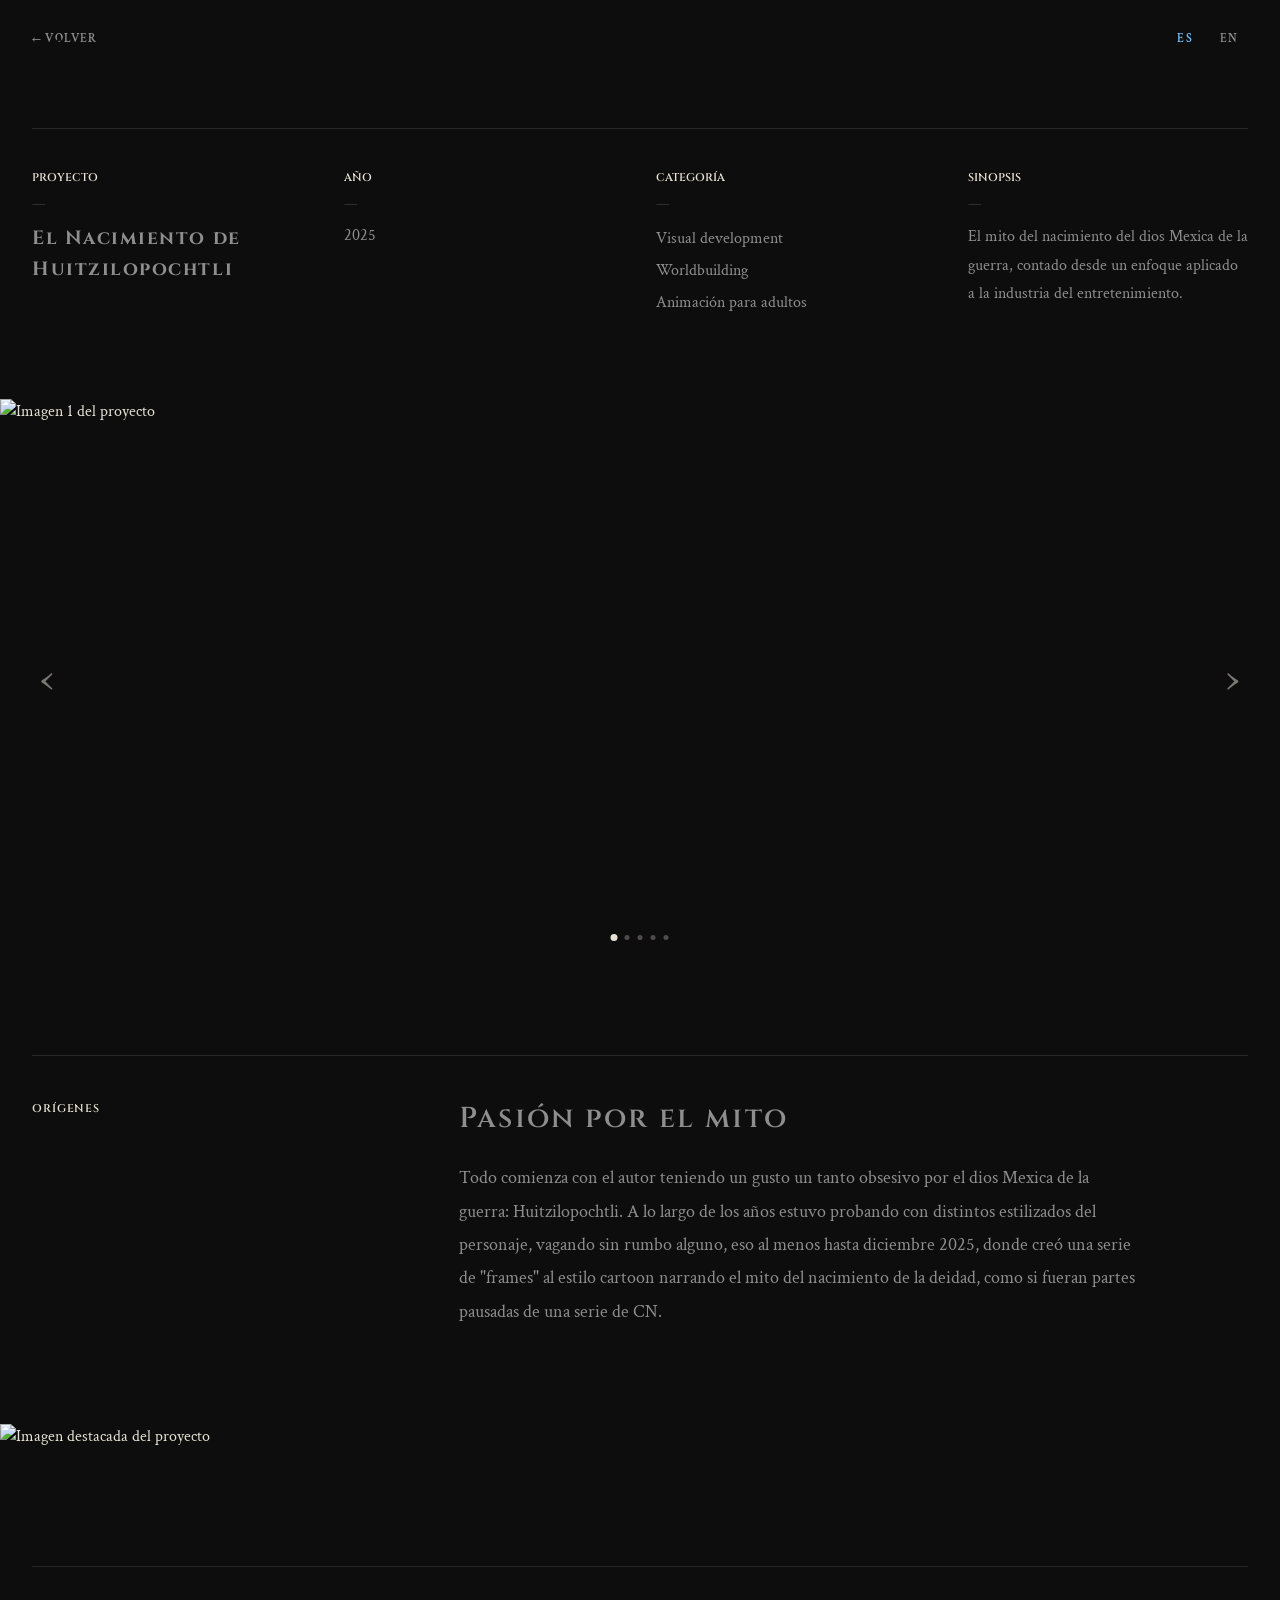
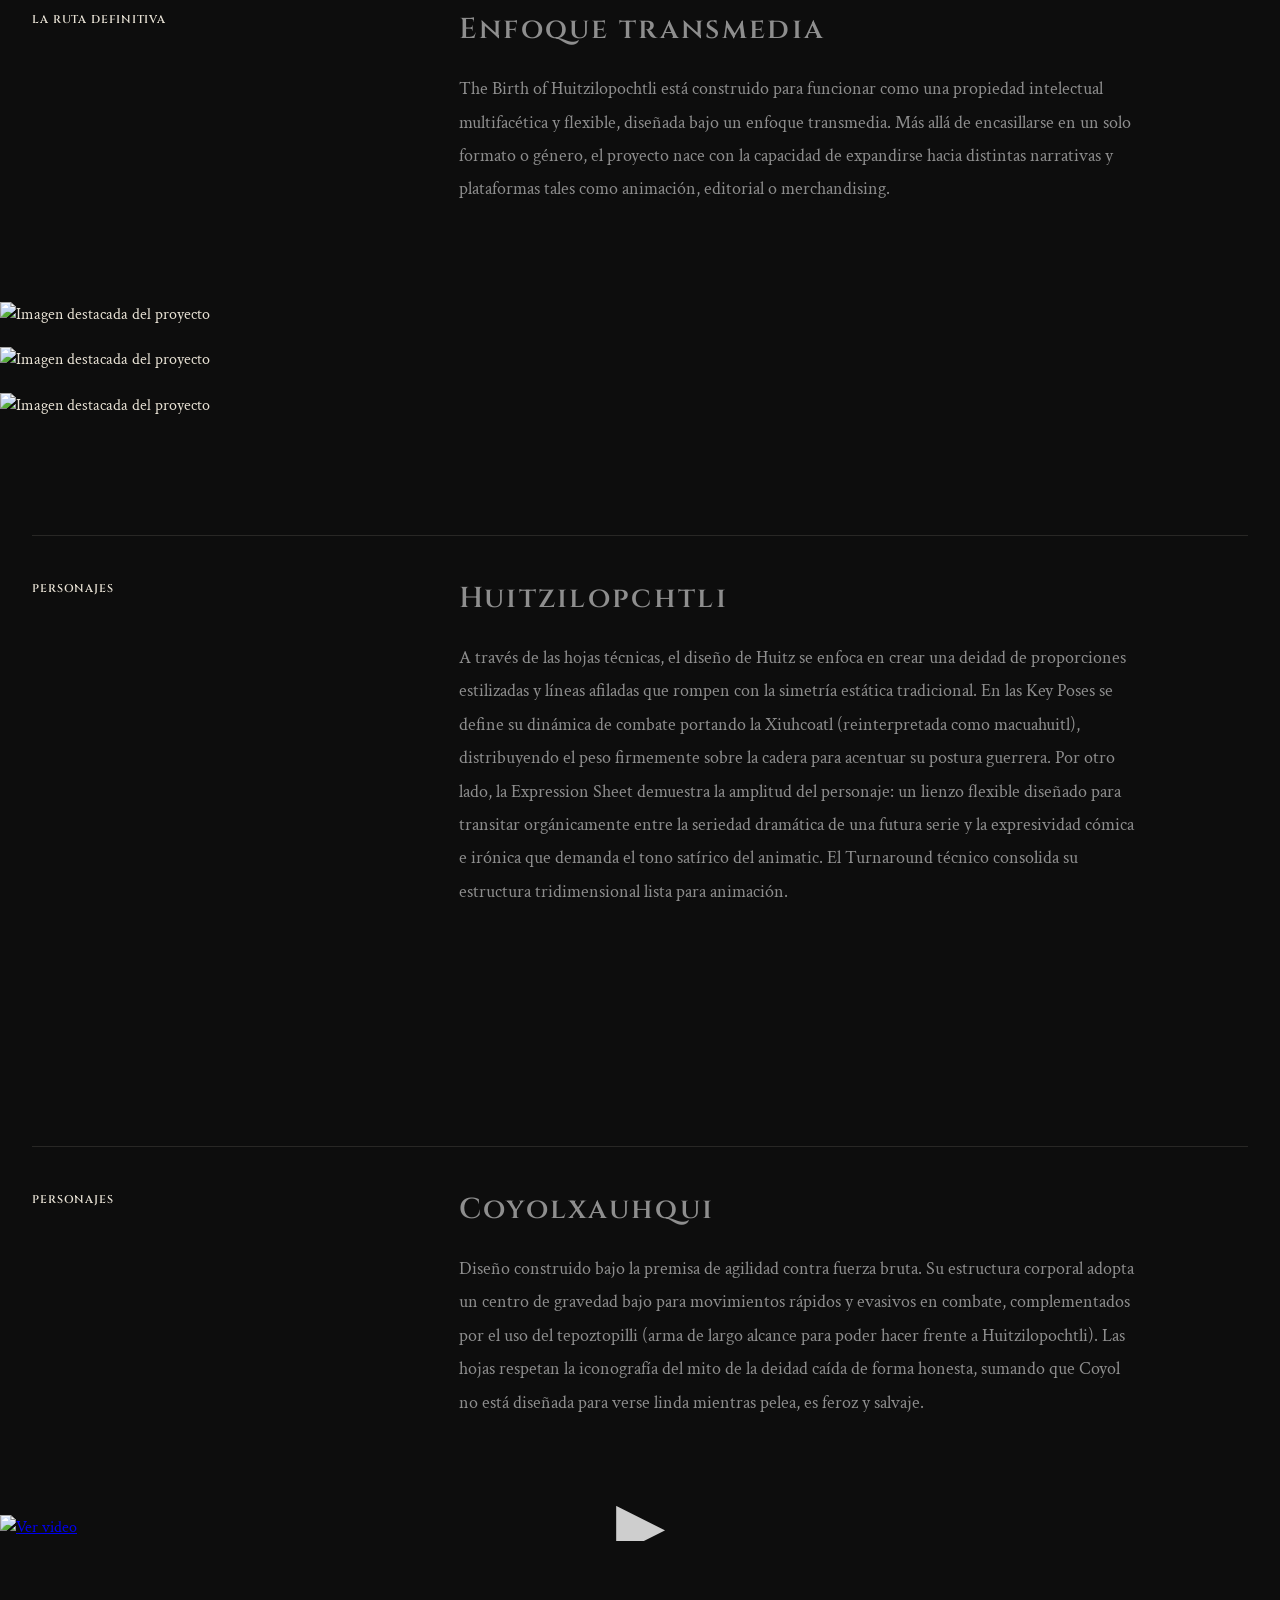
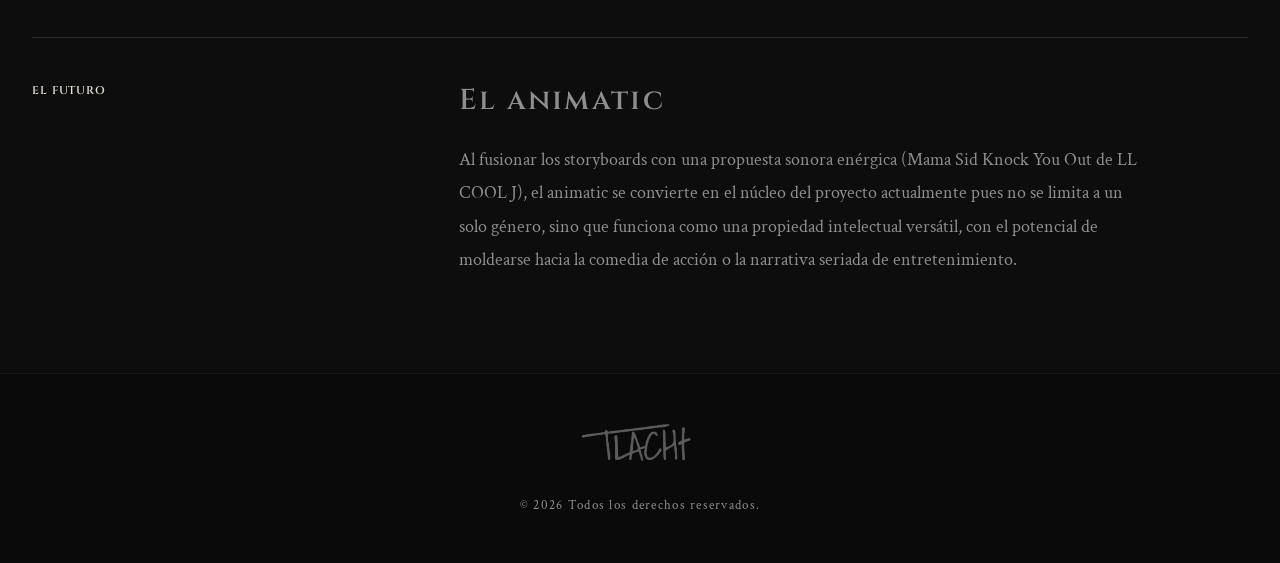
==== tboh.html @ 33f47bb6 "Add files via upload" ====
<!DOCTYPE html>
<html lang="es">
<head>
    <meta charset="UTF-8">
    <meta name="viewport" content="width=device-width, initial-scale=1.0">
    <!-- ════════════════════════════════════════════════
         CAMBIA ESTO: título de la pestaña del navegador
    ════════════════════════════════════════════════ -->
    <title>TLACHT — El Nacimiento de Huitz</title>

    <link rel="preconnect" href="https://fonts.googleapis.com">
    <link rel="preconnect" href="https://fonts.gstatic.com" crossorigin>
    <link href="https://fonts.googleapis.com/css2?family=Cinzel:wght@400;500;600;700;800;900&family=Crimson+Text:ital,wght@0,400;0,600;0,700;1,400;1,600&display=swap" rel="stylesheet">

    <!-- ════════════════════════════════════════════════
         NO CAMBIES: ruta a tu hoja de estilos principal
    ════════════════════════════════════════════════ -->
    <link rel="stylesheet" href="styles.css">
    <link rel="stylesheet" href="tboh.css">

    <base target="_blank">
</head>
<body>

<!-- ============================================================ -->
<!-- HEADER                                 -->
<!-- ============================================================ -->
<header class="header">
    <!-- Botón volver: apunta siempre al index -->
    <a href="index.html" class="back-btn" target="_self" data-es="← Volver" data-en="← Back">← Volver</a>
    <div class="lang-switcher">
        <button class="lang-btn active" data-lang="es">ES</button>
        <button class="lang-btn" data-lang="en">EN</button>
    </div>
</header>


<!-- ============================================================ -->
<!-- BLOQUE 1: METADATA  -->
<!-- ============================================================ -->
<section class="project-meta reveal-up">
    <div class="meta-grid">

        <div class="meta-col">
            <span class="meta-label" data-es="Proyecto" data-en="Project">Proyecto</span>
            <span class="meta-sep">—</span>
            <!-- ↓ CAMBIA ESTO -->
            <span class="meta-value project-meta-title" data-es="El Nacimiento de Huitzilopochtli" data-en="The Birth of Huitzilopochtli">El Nacimiento de Huitzilopochtli</span>
        </div>

        <div class="meta-col">
            <span class="meta-label" data-es="Año" data-en="Year">Año</span>
            <span class="meta-sep">—</span>
            <!-- ↓ CAMBIA ESTO -->
            <span class="meta-value" data-es="2025" data-en="2025">2025</span>
        </div>

        <div class="meta-col">
            <span class="meta-label" data-es="Categoría" data-en="Category">Categoría</span>
            <span class="meta-sep">—</span>
            <!-- ↓ CAMBIA ESTO: una categoría por línea con <br> -->
            <span class="meta-value meta-tags" data-es="Visual Development<br>Worldbuilding<br>Animación para adultos" data-en="Visual Development<br>Worldbuilding<br>Adults animation">
               Visual development<br>Worldbuilding<br>Animación para adultos
            </span>
        </div>

        <div class="meta-col">
            <span class="meta-label" data-es="Sinopsis" data-en="Synopsis">Sinopsis</span>
            <span class="meta-sep">—</span>
            <!-- ↓ CAMBIA ESTO -->
            <span class="meta-value meta-synopsis" data-es="El mito del nacimiento del dios Mexica de la guerra, contado desde un enfoque aplicado a la industria del entretenimiento." data-en="The myth of the birth of the Mexica god of war, told from an approach applied to the entertainment industry.">
                El mito del nacimiento del dios Mexica de la guerra, contado desde un enfoque aplicado a la industria del entretenimiento.            </span>
        </div>

    </div>
</section>


<!-- ============================================================ -->
<!-- BLOQUE 2: CARRUSEL   -->
<!-- ============================================================ -->
<section class="carousel-section reveal-up">
    <div class="carousel" id="projectCarousel">
        <div class="carousel-track" id="carouselTrack">

            <!-- ↓ SLIDE 1 — CAMBIA src -->
            <div class="slide">
                <img src="images/p1/2.png" alt="Imagen 1 del proyecto">
            </div>
            <!-- ↓ SLIDE 2 — CAMBIA src -->
            <div class="slide">
                <img src="images/p1/3.png" alt="Imagen 2 del proyecto">
            </div>
            <!-- ↓ SLIDE 3 — CAMBIA src -->
            <div class="slide">
                <img src="images/p1/5.png" alt="Imagen 3 del proyecto">
            </div>
            <!-- ↓ SLIDE 4 — CAMBIA src -->
            <div class="slide">
                <img src="images/p1/6.png" alt="Imagen 4 del proyecto">
            </div>
            <!-- ↓ SLIDE 5 — CAMBIA src -->
            <div class="slide">
                <img src="images/p1/7.png" alt="Imagen 5 del proyecto">
            </div>
            <!-- Para añadir más slides, copia y pega el bloque de arriba -->

        </div>

        <!-- Botones de flecha — personaliza el aspecto en project.css -->
        <button class="carousel-btn carousel-btn-prev" id="prevBtn" aria-label="Anterior">&#8249;</button>
        <button class="carousel-btn carousel-btn-next" id="nextBtn" aria-label="Siguiente">&#8250;</button>

        <!-- Dots de posición -->
        <div class="carousel-dots" id="carouselDots"></div>
    </div>
</section>


<section class="text-block reveal-up">
    <div class="text-block-container">

        <!-- ↓ CAMBIA ESTO: proceso / sección -->
        <span class="text-block-label" data-es="Orígenes" data-en="Origins">Orígenes</span>
        <span class="text-block-label-sep">—</span>

        <div class="text-block-body">
            <!-- ↓ CAMBIA ESTO: subtítulo destacado -->
            <h2 class="text-block-subtitle" data-es="Pasión por el mito" data-en="Passion for the myth">Pasión por el mito</h2>

            <!-- ↓ CAMBIA ESTO: párrafo descriptivo -->
            <p class="text-block-paragraph"
               data-es="Todo comienza con el autor teniendo un gusto un tanto obsesivo por el dios Mexica de la guerra: Huitzilopochtli. A lo largo de los años estuvo probando con distintos estilizados del personaje, vagando sin rumbo alguno, eso al menos hasta diciembre 2025, donde creó una serie de frames al estilo cartoon narrando el mito del nacimiento de la deidad, como si fueran partes pausadas de una serie de CN."
               data-en="It all began with the author having a somewhat obsessive fascination with the Aztec god of war, Huitzilopochtli. Over the years, he experimented with different stylized versions of the character, wandering aimlessly, at least until December 2025, when he created a series of cartoon-style frames narrating the myth of the god's birth, as if they were paused segments from a Cartoon Network show.">
                Todo comienza con el autor teniendo un gusto un tanto obsesivo por el dios Mexica de la guerra: Huitzilopochtli. A lo largo de los años estuvo probando con distintos estilizados del personaje, vagando sin rumbo alguno, eso al menos hasta diciembre 2025, donde creó una serie de "frames" al estilo cartoon narrando el mito del nacimiento de la deidad, como si fueran partes pausadas de una serie de CN.
            </p>
        </div>

    </div>
</section>


<section class="feature-image-section reveal-up">
    <!-- ↓ CAMBIA src y alt -->
    <img src="images/p1/vs.jpg" alt="Imagen destacada del proyecto" class="feature-image">
</section>


<section class="text-block reveal-up">
    <div class="text-block-container">

        <!-- ↓ CAMBIA ESTO: proceso / sección -->
        <span class="text-block-label" data-es="La ruta definitiva" data-en="The definitive route">La ruta definitiva</span>
        <span class="text-block-label-sep">—</span>

        <div class="text-block-body">
            <!-- ↓ CAMBIA ESTO: subtítulo destacado -->
            <h2 class="text-block-subtitle" data-es="Enfoque transmedia" data-en="Transmedia approach">Enfoque transmedia</h2>

            <!-- ↓ CAMBIA ESTO: párrafo descriptivo -->
            <p class="text-block-paragraph"
               data-es="The Birth of Huitzilopochtli está construido para funcionar como una propiedad intelectual multifacética y flexible, diseñada bajo un enfoque transmedia. Más allá de encasillarse en un solo formato o género, el proyecto nace con la capacidad de expandirse hacia distintas narrativas y plataformas tales como animación, editorial o merchandising."
               data-en="The Birth of Huitzilopochtli is designed to function as a multifaceted and flexible intellectual property, conceived with a transmedia approach. Rather than being confined to a single format or genre, the project is born with the capacity to expand into different narratives and platforms such as animation, publishing, or merchandising.">
               The Birth of Huitzilopochtli está construido para funcionar como una propiedad intelectual multifacética y flexible, diseñada bajo un enfoque transmedia. Más allá de encasillarse en un solo formato o género, el proyecto nace con la capacidad de expandirse hacia distintas narrativas y plataformas tales como animación, editorial o merchandising.
            </p>
        </div>

    </div>
</section>


<section class="feature-image-section reveal-up">
    <!-- ↓ CAMBIA src y alt -->
    <img src="images/p1/s1.jpg" alt="Imagen destacada del proyecto" class="feature-image2">
</section>

<section class="feature-image-section reveal-up">
    <!-- ↓ CAMBIA src y alt -->
    <img src="images/p1/s2.jpg" alt="Imagen destacada del proyecto" class="feature-image2">
</section>

<section class="feature-image-section reveal-up">
    <!-- ↓ CAMBIA src y alt -->
    <img src="images/p1/s3.jpg" alt="Imagen destacada del proyecto" class="feature-image2">
</section>

<section class="text-block reveal-up">
    <div class="text-block-container">

        <!-- ↓ CAMBIA ESTO: proceso / sección -->
        <span class="text-block-label" data-es="Personajes" data-en="Characters">Personajes</span>
        <span class="text-block-label-sep">—</span>

        <div class="text-block-body">
            <!-- ↓ CAMBIA ESTO: subtítulo destacado -->
            <h2 class="text-block-subtitle" data-es="Huitzilopochtli" data-en="Huitzilopochtli">Huitzilopchtli</h2>

            <!-- ↓ CAMBIA ESTO: párrafo descriptivo -->
            <p class="text-block-paragraph"
               data-es="A través de las hojas técnicas, el diseño de Huitz se enfoca en crear una deidad de proporciones estilizadas y líneas afiladas que rompen con la simetría estática tradicional. En las Key Poses se define su dinámica de combate portando la Xiuhcoatl (reinterpretada como macuahuitl), distribuyendo el peso firmemente sobre la cadera para acentuar su postura guerrera. Por otro lado, la Expression Sheet demuestra la amplitud del personaje: un lienzo flexible diseñado para transitar orgánicamente entre la seriedad dramática de una futura serie y la expresividad cómica e irónica que demanda el tono satírico del animatic. El turnaround técnico consolida su estructura tridimensional lista para animación."
               data-en="Through the technical sheets, Huitz's design focuses on creating a deity with stylized proportions and sharp lines that break with traditional static symmetry. The key poses define its combat dynamics, wielding the Xiuhcoatl (reinterpreted as a macuahuitl), distributing the weight firmly over the hips to accentuate its warrior stance. On the other hand, the expression sheet demonstrates the character's breadth: a flexible canvas designed to organically transition between the dramatic seriousness of a future series and the comedic and ironic expressiveness demanded by the animatic's satirical tone. The technical turnaround solidifies its three-dimensional structure, ready for animation.">
                A través de las hojas técnicas, el diseño de Huitz se enfoca en crear una deidad de proporciones estilizadas y líneas afiladas que rompen con la simetría estática tradicional. En las Key Poses se define su dinámica de combate portando la Xiuhcoatl (reinterpretada como macuahuitl), distribuyendo el peso firmemente sobre la cadera para acentuar su postura guerrera. Por otro lado, la Expression Sheet demuestra la amplitud del personaje: un lienzo flexible diseñado para transitar orgánicamente entre la seriedad dramática de una futura serie y la expresividad cómica e irónica que demanda el tono satírico del animatic. El Turnaround técnico consolida su estructura tridimensional lista para animación.
            </p>
        </div>

    </div>
</section>

<section class="feature-image-section reveal-up">
    <!-- ↓ CAMBIA src y alt -->
    <img src="images/p1/s4.jpg" alt="Imagen destacada del proyecto" class="feature-image2">
</section>

<section class="text-block reveal-up">
    <div class="text-block-container">

        <!-- ↓ CAMBIA ESTO: proceso / sección -->
        <span class="text-block-label" data-es="Personajes" data-en="Characters">Personajes</span>
        <span class="text-block-label-sep">—</span>

        <div class="text-block-body">
            <!-- ↓ CAMBIA ESTO: subtítulo destacado -->
            <h2 class="text-block-subtitle" data-es="Coyolxauhqui" data-en="Coyolxauhqui">Coyolxauhqui</h2>

            <!-- ↓ CAMBIA ESTO: párrafo descriptivo -->
            <p class="text-block-paragraph"
               data-es="Diseño construido bajo la premisa de agilidad contra fuerza bruta. Su estructura corporal adopta un centro de gravedad bajo para movimientos rápidos y evasivos en combate, complementados por el uso del tepoztopilli (arma de largo alcance para poder hacer frente a Huitzilopochtli). Las hojas respetan la iconografía del mito de la deidad caída de forma honesta, sumando que Coyol no está diseñada para verse linda mientras pelea, es feroz y salvaje.
            </p>"
               data-en="The design is built on the premise of agility versus brute force. Its body structure adopts a low center of gravity for quick and evasive movements in combat, complemented by the use of the tepoztopilli (a long-range weapon to confront Huitzilopochtli). The blades faithfully respect the iconography of the fallen deity myth, and Coyol is not designed to look cute while fighting; she is fierce and savage.">
                Diseño construido bajo la premisa de agilidad contra fuerza bruta. Su estructura corporal adopta un centro de gravedad bajo para movimientos rápidos y evasivos en combate, complementados por el uso del tepoztopilli (arma de largo alcance para poder hacer frente a Huitzilopochtli). Las hojas respetan la iconografía del mito de la deidad caída de forma honesta, sumando que Coyol no está diseñada para verse linda mientras pelea, es feroz y salvaje.
            </p>
        </div>

    </div>
</section>


<!-- ============================================================ -->
<!-- BLOQUE 3: VIDEO DE YOUTUBE (ANCHO COMPLETO)                 -->
<!-- ============================================================ -->
<section class="video-section reveal-up">
    <a href="https://youtu.be/xAvmqMiIA_g" target="_blank" class="video-thumb-link">
        <img src="images/p1/m1.png" alt="Ver video" class="video-thumb-img">
        <div class="video-play-btn">&#9654;</div>
    </a>
</section>


<section class="text-block reveal-up">
    <div class="text-block-container">

        <!-- ↓ CAMBIA ESTO: proceso / sección -->
        <span class="text-block-label" data-es="El futuro" data-en="The future">El futuro</span>
        <span class="text-block-label-sep">—</span>

        <div class="text-block-body">
            <!-- ↓ CAMBIA ESTO: subtítulo destacado -->
            <h2 class="text-block-subtitle" data-es="El animatic" data-en="The animatic">El animatic</h2>

            <!-- ↓ CAMBIA ESTO: párrafo descriptivo -->
            <p class="text-block-paragraph"
               data-es="Al fusionar los storyboards con una propuesta sonora enérgica (Mama Sid Knock You Out de LL COOL J), el animatic se convierte en el núcleo del proyecto actualmente pues no se limita a un solo género, sino que funciona como una propiedad intelectual versátil, con el potencial de moldearse hacia la comedia de acción o la narrativa seriada de entretenimiento."
               data-en="By merging storyboards with an energetic sound design (Mama Sid Knock You Out by LL COOL J), the animatic becomes the core of the project now, as it is not limited to a single genre, but functions as a versatile intellectual property, with the potential to be molded into action comedy or serialized entertainment narratives.">
                Al fusionar los storyboards con una propuesta sonora enérgica (Mama Sid Knock You Out de LL COOL J), el animatic se convierte en el núcleo del proyecto actualmente pues no se limita a un solo género, sino que funciona como una propiedad intelectual versátil, con el potencial de moldearse hacia la comedia de acción o la narrativa seriada de entretenimiento.
            </p>
        </div>

    </div>
</section>


<!-- ============================================================ -->
<!-- FOOTER                                   -->
<!-- ============================================================ -->
<footer class="footer">
    <div class="footer-content">
        <div class="footer-logo">
            <img src="images/logo.png" alt="Logo">
        </div>
        <div class="footer-info">
            <p class="footer-text" data-es="© 2026 Todos los derechos reservados." data-en="© 2026 All rights reserved.">
                © 2026 Todos los derechos reservados.
            </p>
        </div>
    </div>
</footer>

<script src="tboh.js"></script>
</body>
</html>
---- styles.css ----
/* ============================================================ */
/* RESET & BASE */
/* ============================================================ */
*, *::before, *::after {
    margin: 0;
    padding: 0;
    box-sizing: border-box;
}

html {
    scroll-behavior: smooth;
    overflow-x: hidden;
}

body {
    font-family: 'Crimson Text', Georgia, serif;
    background-color: #0D0D0D;
    color: #E8E2D5;
    overflow-x: hidden;
    line-height: 1.6;
}

/* ============================================================ */
/* LOADER / PANTALLA DE CARGA */
/* ============================================================ */
.loader {
    position: fixed;
    top: 0;
    left: 0;
    width: 100%;
    height: 100%;
    background: #000000;
    z-index: 9999;
    display: flex;
    align-items: center;
    justify-content: center;
    transition: opacity 0.8s ease, visibility 0.8s ease;
}

.loader.hidden {
    opacity: 0;
    visibility: hidden;
    pointer-events: none;
}

.loader-content {
    display: flex;
    flex-direction: column;
    align-items: center;
    gap: 2rem;
}

.loader-image-wrapper {
    width: 180px;
    height: 180px;
    display: flex;
    align-items: center;
    justify-content: center;
}

.loader-image {
    max-width: 100%;
    max-height: 100%;
    object-fit: contain;
    animation: float 3s ease-in-out infinite;
}

@keyframes float {
    0%, 100% { transform: translateY(0); }
    50% { transform: translateY(-20px); }
}

.loader-counter {
    font-family: 'Cinzel', serif;
    font-size: 1.2rem;
    font-weight: 400;
    color: #E8E2D5;
    letter-spacing: 0.15em;
    opacity: 0.7;
}

/* ============================================================ */
/* HEADER / LANG SWITCHER */
/* ============================================================ */
.header {
    position: fixed;
    top: 0;
    left: 0;
    width: 100%;
    z-index: 1000;
    padding: 1.5rem 2rem;
    display: flex;
    justify-content: flex-end;
    pointer-events: none;
}

.lang-switcher {
    display: flex;
    gap: 0.5rem;
    pointer-events: auto;
}

.lang-btn {
    font-family: 'Crimson Text', serif;
    font-size: 0.75rem;
    font-weight: 600;
    letter-spacing: 0.1em;
    color: #8E8E8E;
    background: transparent;
    border: none;
    cursor: pointer;
    padding: 0.3rem 0.6rem;
    transition: color 0.3s ease;
    text-transform: uppercase;
}

.lang-btn:hover {
    color: #E8E2D5;
}

.lang-btn.active {
    color: #73C2FB;
}

/* ============================================================ */
/* HERO SECTION - PARALLAX MOUSE-BASED (como orkenworld.com) */
/* ============================================================ */
/*
   ESTRUCTURA DEL PARALLAX DEL HERO:

   El contenedor hero tiene position: relative y overflow: hidden.
   Dentro, el parallax-wrap tiene position: absolute cubriendo todo.

   Las 3 capas son del MISMO tamaño (100% x 100%) y usan
   object-fit: cover para mantener proporciones.

   La capa back es el fondo con el personaje completo.
   Las capas mid y front son PNGs con solo partes del personaje
   (brazo, mano) y el resto transparente.

   Al mover el mouse, mid y front se desplazan con CSS transition,
   creando la ilusión de que el brazo se mueve.
*/

.hero {
    position: relative;
    width: 100%;
    height: 100vh;
    min-height: 600px;
    overflow: hidden;
    display: flex;
    align-items: center;
    justify-content: center;
}

/* Wrapper del parallax - cubre todo el hero */
.hero-parallax-wrap {
    position: absolute;
    top: 0;
    left: 0;
    width: 100%;
    height: 100%;
    overflow: hidden;
}

/* Cada capa del parallax */
.hero-layer {
    position: absolute;
    top: 0;
    left: 0;
    width: 100%;
    height: 100%;
    display: flex;
    align-items: center;
    justify-content: center;
}

/* Las imágenes dentro de cada capa: MISMO TAMAÑO */
.hero-layer img {
    width: 100%;
    height: 100%;
    object-fit: cover;
    object-position: center center;
}

/* 
   Z-index stacking:
   - back:    z-index 1 (cuerpo/base - ESTÁTICO)
   - mid:     z-index 2 (antebrazo - se mueve con mouse)
   - front:   z-index 3 (mano/puño - se mueve más con mouse)
*/
.hero-layer-back { z-index: 1; }
.hero-layer-mid { 
    z-index: 2; 
    /* Transición suave para el movimiento del mouse */
    transition: transform 0.15s ease-out;
    pointer-events: none; margin-top: 10px;
}
.hero-layer-front { 
    z-index: 3; 
    /* Transición suave para el movimiento del mouse */
    transition: transform 0.3s ease-out;
    pointer-events: none;
    margin-top: 20px;
}

/* Contenido del hero (logo, tagline, etc.) */
.hero-content {
    position: relative;
    z-index: 10;
    display: flex;
    flex-direction: column;
    align-items: center;
    text-align: center;
    padding: 2rem;
    gap: 1.5rem;
    pointer-events: none;
}

.hero-content > * {
    pointer-events: auto;
}

.hero-logo {
    width: 700px;
    max-width: 80vw;
    margin-bottom: 0rem;
}

.hero-logo img {
    width: 100%;
    height: auto;
    filter: brightness(1.1);
}

.hero-tagline {
    font-family: 'Crimson Text', serif;
    font-size: 2rem;
    font-weight: 400;
    font-style: italic;
    color: #FFFFFF;
    letter-spacing: 0.05em;
    max-width: 500px;
    opacity: 0.9;
    margin-top: 0rem;
}



.hero-cta:hover {
    background: transparent;
    color: #E8E2D5;
}

.scroll-hint {
    position: absolute;
    bottom: 3 rem;
    left: 50%;
    transform: translateX(-50%);
    display: flex;
    flex-direction: column;
    align-items: center;
    gap: 0.5rem;
    opacity: 0.5;
    animation: fadePulse 2s ease-in-out infinite;
    pointer-events: none;
}

.scroll-hint span {
    font-family: 'Crimson Text', serif;
    font-size: 1.20 rem;
    letter-spacing: 0.2em;
    text-transform: lowercase;
    color: #0D0D0D;
}

.scroll-arrow {
    width: 1px;
    height: 30px;
    background: linear-gradient(to bottom, #E8E2D5, transparent);
    animation: scrollBounce 1.5s ease-in-out infinite;
}

@keyframes fadePulse {
    0%, 100% { opacity: 0.3; }
    50% { opacity: 0.7; }
}

@keyframes scrollBounce {
    0%, 100% { transform: translateY(0); opacity: 1; }
    50% { transform: translateY(8px); opacity: 0.5; }
}

/* ============================================================ */
/* PORTFOLIO SECTION */
/* ============================================================ */
.portfolio {
    position: relative;
    width: 100%;
    min-height: 100vh;
    background: #0D0D0D;
    padding: 6rem 2rem 4rem;
    overflow: hidden;
}

.portfolio-header {
    display: flex;
    align-items: baseline;
    justify-content: space-between;
    max-width: 1400px;
    margin: 0 auto 4rem;
    padding: 0 1rem;
}

.portfolio-title {
    font-family: 'Cinzel', serif;
    font-size: clamp(2rem, 5vw, 4rem);
    font-weight: 700;
    letter-spacing: 0.3em;
    color: #E8E2D5;
    text-transform: uppercase;
}

.portfolio-number {
    font-family: 'Cinzel', serif;
    font-size: 1rem;
    font-weight: 400;
    color: #1E3A8A;
    letter-spacing: 0.1em;
}

.portfolio-projects {
    max-width: 1400px;
    margin: 0 auto;
    display: flex;
    flex-direction: column;
    gap: 6rem;
}

.project-card {
    display: grid;
    grid-template-columns: 1fr 1fr;
    gap: 3rem;
    align-items: center;
    opacity: 0;
    transform: translateY(60px);
    transition: opacity 1s ease, transform 1s ease;
}

.project-card.visible {
    opacity: 1;
    transform: translateY(0);
}

.project-card:nth-child(even) {
    direction: rtl;
}

.project-card:nth-child(even) > * {
    direction: ltr;
}

.project-image {
    position: relative;
    overflow: hidden;
    aspect-ratio: 16/10;
    background: #1a1a1a;
}

.project-image img {
    width: 100%;
    height: 100%;
    object-fit: cover;
    transition: transform 0.8s ease;
}

.project-card:hover .project-image img {
    transform: scale(1.05);
}

.project-info {
    padding: 1rem 0;
}

.project-name {
    font-family: 'Cinzel', serif;
    font-size: clamp(1.2rem, 2.5vw, 1.8rem);
    font-weight: 600;
    color: #E8E2D5;
    margin-bottom: 1rem;
    letter-spacing: 0.1em;
}

.project-desc {
    font-family: 'Crimson Text', serif;
    font-size: 1rem;
    color: #8E8E8E;
    max-width: 90%;
}

/* ============================================================ */
/* SECCIÓN 3 - PARALLAX SCROLL CON TEXTO RELLENO */
/* ============================================================ */
/*
   ESTRUCTURA DEL PARALLAX DE LA SECCIÓN 3:

   3 capas del MISMO tamaño (100% x 100%):
   - pt-background:    Fondo oscuro (z-index 1)
   - pt-text-layer:    TEXTO RELLENO azul (z-index 2)
   - pt-foreground:    Imagen con transparencia (z-index 3)

   El texto se mueve con scroll de derecha a izquierda.
   La capa frontal tiene la MISMA escala que el fondo.
*/

.parallax-text-section {
    position: relative;
    width: 100%;
    height: 800px;
    min-height: 600px;
    overflow: hidden;
    background: #0D0D0D;
}

/* Contenedor parallax */
.parallax-text-container {
    position: absolute;
    top: 0;
    left: 0;
    width: 100%;
    height: 100%;
    overflow: hidden;
}

/* Cada capa: MISMO TAMAÑO */
.pt-layer {
    position: absolute;
    top: 0;
    left: 0;
    width: 100%;
    height: 100%;
    display: flex;
    align-items: center;
    justify-content: center;
}

/* Las imágenes de fondo y foreground: MISMO TAMAÑO */
.pt-layer img {
    width: 100%;
    height: 100%;
    object-fit: cover;
    object-position: center center;
}

/* Z-index stacking */
.pt-background { z-index: 1; scale: 1; margin-top: 10px;}
.pt-background img { opacity: 1; scale:1.07; }

.pt-text-layer { 
    z-index: 2; 
    overflow: hidden;
    align-items: center;
    justify-content: flex-start;
}

.pt-foreground { 
    z-index: 3; 
    pointer-events: none;
    scale: 1.05;
    margin-bottom: 0px;
}

/* TEXTO RELLENO (no stroke) */
.scrolling-text {
    display: flex;
    align-items: flex-start;
    white-space: nowrap;
    font-family: 'Crimson Text', serif;
    font-size: clamp(15rem, 10vw, 8rem);
    font-weight: 900;
    letter-spacing: 0 rem;
    color: #FFFFFF;
    opacity: 1;
    will-change: transform;
    /* Empieza visible dentro de la pantalla */
    padding-left: 10vw;
    padding-right: 0vw;
    margin-top: 0px;
    padding-top: 0px;
}

.scroll-text-item {
    display: inline-block;
    margin-right: 3rem;
}

.scroll-text-sep {
    display: inline-block;
    margin-right: 3rem;
    color: #E8E2D5;
    opacity: 0.2;
    font-weight: 400;
}

/* Capa frontal: MISMO TAMAÑO que las demás */
.pt-foreground img {
    width: 100%;
    height: 100%;
    object-fit: cover;
    object-position: center center;
    filter: drop-shadow(0 10px 30px rgba(0,0,0,0.5));
}

/* ============================================================ */
/* ABOUT SECTION */
/* ============================================================ */
.about {
    position: relative;
    width: 100%;
    min-height: 60vh;
    background: #0D0D0D;
    padding: 6rem 2rem;
    display: flex;
    align-items: center;
    justify-content: center;
}

.about-container {
    max-width: 800px;
    text-align: center;
}

.section-title {
    font-family: 'Cinzel', serif;
    font-size: clamp(2.5rem, 6vw, 4.5rem);
    font-weight: 700;
    letter-spacing: 0.3em;
    color: #E8E2D5;
    margin-bottom: 3rem;
    text-transform: uppercase;
    opacity: 0;
    transform: translateY(40px);
    transition: opacity 1s ease, transform 1s ease;
}

.section-title.visible {
    opacity: 1;
    transform: translateY(0);
}

.about-text {
    font-family: 'Crimson Text', serif;
    font-size: 1.15rem;
    line-height: 1.9;
    color: #8E8E8E;
    opacity: 0;
    transform: translateY(30px);
    transition: opacity 1s ease 0.3s, transform 1s ease 0.3s;
}

.about-text.visible {
    opacity: 1;
    transform: translateY(0);
}

/* ============================================================ */
/* CONTACT SECTION */
/* ============================================================ */
.contact {
    position: relative;
    width: 100%;
    min-height: 50vh;
    background: #0D0D0D;
    padding: 4rem 2rem 6rem;
    display: flex;
    align-items: center;
    justify-content: center;
}

.contact-container {
    max-width: 600px;
    text-align: center;
}

.contact-title {
    margin-bottom: 2.5rem;
}

.social-links {
    display: flex;
    justify-content: center;
    gap: 1.5rem;
    margin-bottom: 2rem;
    opacity: 0;
    transform: translateY(20px);
    transition: opacity 0.8s ease 0.2s, transform 0.8s ease 0.2s;
}

.social-links.visible {
    opacity: 1;
    transform: translateY(0);
}

.social-icon {
    width: 24px;
    height: 24px;
    color: #8E8E8E;
    transition: color 0.3s ease, transform 0.3s ease;
}

.social-icon:hover {
    color: #73C2FB;
    transform: translateY(-3px);
}

.social-icon svg {
    width: 100%;
    height: 100%;
}

.contact-email {
    opacity: 0;
    transform: translateY(20px);
    transition: opacity 0.8s ease 0.4s, transform 0.8s ease 0.4s;
    color: #73C2FB;
}

.contact-email.visible {
    opacity: 1;
    transform: translateY(0);
}

.contact-email a {
    font-family: 'Crimson Text', serif;
    font-size: 1rem;
    color: #8E8E8E;
    text-decoration: none;
    letter-spacing: 0.05em;
    transition: color 0.3s ease;
    border-bottom: 1px solid transparent;
    padding-bottom: 2px;
}

.contact-email a:hover {
    color: #1E3A8A;
    border-bottom-color: #1E3A8A;
}

/* ============================================================ */
/* FOOTER */
/* ============================================================ */
.footer {
    width: 100%;
    background: #0a0a0a;
    padding: 3rem 2rem;
    border-top: 1px solid rgba(142, 142, 142, 0.1);
}

.footer-content {
    max-width: 1400px;
    margin: 0 auto;
    display: flex;
    flex-direction: column;
    align-items: center;
    gap: 1.5rem;
}

.footer-logo {
    width: 120px;
    opacity: 0.5;
}

.footer-logo img {
    width: 100%;
    height: auto;
    filter: brightness(0.8);
}

.footer-text {
    font-family: 'Crimson Text', serif;
    font-size: 0.8rem;
    color: #8E8E8E;
    letter-spacing: 0.1em;
}

/* ============================================================ */
/* RESPONSIVE - TABLET */
/* ============================================================ */
@media (max-width: 1024px) {
    .project-card {
        gap: 2rem;
    }

    .hero-logo {
        width: 500px;
    }

    .scrolling-text {
        font-size: clamp(10rem, 8vw, 5rem);
    }

    .parallax-text-section {
    position: relative;
    width: 100%;
    height: 500px;
    min-height: 200px;
}

    .pt-foreground { 
    scale: 1.05;
    }

.pt-layer img { object-position: 1% center; }

/* ============================================================ */
/* RESPONSIVE - MOBILE (PARALLAX DESACTIVADO) */
/* ============================================================ */
@media (max-width: 768px) {
    .header {
        padding: 1rem;
    }

    .lang-btn {
        font-size: 0.7rem;
        padding: 0.2rem 0.5rem;
    }

    .hero {
        min-height: 100svh;
    }

    .hero-logo {
        width: 400px;
    }

    .hero-tagline {
        font-size: 1.3rem;
        padding: 0rem;
    }

    .hero-cta {
        font-size: 0.65rem;
        padding: 0.8rem 1.8rem;
    }

    .scroll-hint {
        bottom: 2rem;
    }

    .scroll-hint span {
        font-size: 0.65rem;
    }

    /* --- DESACTIVAR PARALLAX MOUSE EN MÓVIL --- */
    .hero-parallax-wrap,
    .parallax-text-container {
        height: 100%;
    }

    .hero-layer {
        transform: none !important;
        will-change: auto;
    }

    /* pt-layer NO se desactiva - el parallax de texto funciona en móvil */

    .hero-layer-back,
    .hero-layer-mid,
    .hero-layer-front {
        position: absolute;
        top: 0;
        left: 0;
        width: 100%;
        height: 100%;
    }

    .hero-layer img {
        width: 100%;
        height: 100%;
        object-fit: cover;
        object-position: 20% center;  /* Más a la derecha para mostrar el personaje */
        transform: scale(1.15);        /* Escala anti-corte en móvil */
    }

    .pt-layer img {
        width: 100%;
        height: 100%;
        object-fit: cover;
        object-position: 20% center;}

    .pt-background,
    .pt-text-layer,
    .pt-foreground {
        position: absolute;
        top: 0;
        left: 0;
        width: 100%;
        height: 100%;
    }

    .scrolling-text {
        font-size: clamp(5rem, 10vw, 5rem);
        padding-left: 0;
        padding-right: 0;
        justify-content: center;
        flex-wrap: wrap;
        white-space: normal;
        text-align: center;
        /* transform: none !important;  ← ELIMINADO - el parallax de texto funciona en móvil */
    }

    .scroll-text-item {
        margin-right: 0.8rem;
    }

    .scroll-text-sep {
        margin-right: 0.8rem;
    }

    .pt-foreground img {
        max-width: 100%;
        max-height: 100%;
    }

    /* Portfolio en móvil */
    .portfolio {
        padding: 4rem 1rem 2rem;
    }

    .portfolio-header {
        margin-bottom: 2rem;
    }

    .portfolio-projects {
        gap: 3rem;
    }

    .project-card {
        grid-template-columns: 1fr;
        gap: 1.5rem;
    }

    .project-card:nth-child(even) {
        direction: ltr;
    }

    .project-image {
        aspect-ratio: 4/3;
    }

    .project-info {
        text-align: center;
    }

    .project-desc {
        max-width: 100%;
    }

    .about {
        padding: 4rem 1.5rem;
        min-height: auto;
    }

    .about-text {
        font-size: 1rem;
    }

    .contact {
        padding: 3rem 1.5rem 4rem;
    }

    .social-links {
        gap: 1.2rem;
    }

    .social-icon {
        width: 22px;
        height: 22px;
    }

    .loader-image-wrapper {
        width: 140px;
        height: 140px;
    }

    .loader-counter {
        font-size: 1rem;
    }
}

@media (max-width: 480px) {
    .hero-logo {
        width: 300px;
    }

    .hero-tagline {
        font-size: 1.2rem;
    }

    .hero-cta {
        font-size: 0.6rem;
        padding: 0.7rem 1.5rem;
    }

  .hero-layer img {
        object-position: 20% center;  /* Muy a la derecha */
    }

    .pt-foreground {object-position: 2% center;}

    .portfolio-title {
        font-size: 1.8rem;
        letter-spacing: 0.2em;
    }

    .section-title {
        font-size: 2rem;
        letter-spacing: 0.2em;
    }

    .pt-layer { object-position: 1% center; }

    .scrolling-text {
        font-size: 5 rem;
    }

        .parallax-text-section {
    position: relative;
    width: 100%;
    height: 500px;
    min-height: 200px;
}

    .about-text {
        font-size: 0.95rem;
    }
}

/* ============================================================ */
/* REDUCED MOTION */
/* ============================================================ */
@media (prefers-reduced-motion: reduce) {
    *, *::before, *::after {
        animation-duration: 0.01ms !important;
        animation-iteration-count: 1 !important;
        transition-duration: 0.01ms !important;
    }

    html {
        scroll-behavior: auto;
    }

    .hero-layer,
    .pt-layer {
        transform: none !important;
    }

    .scrolling-text {
        animation: none !important;
        transform: none !important;
    }
}
---- tboh.css ----
/* ============================================================ */
/* PROJECT.CSS — Estilos de la plantilla de proyecto            */
/* Se carga DESPUÉS de styles.css, así que hereda todo          */
/* ============================================================ */

/* ============================================================ */
/* HEADER MODIFICADO — botón Volver a la izquierda              */
/* ============================================================ */
.header {
    justify-content: space-between;  /* back-btn izquierda, lang-switcher derecha */
    align-items: center;
}

.back-btn {
    font-family: 'Crimson Text', serif;
    font-size: 0.75rem;
    font-weight: 600;
    letter-spacing: 0.1em;
    color: #8E8E8E;
    text-decoration: none;
    text-transform: uppercase;
    pointer-events: auto;
    transition: color 0.3s ease;
    padding: 0.3rem 0;
}

.back-btn:hover {
    color: #E8E2D5;
}

/* ============================================================ */
/* ANIMACIÓN REVEAL ON SCROLL (slide up)                        */
/* ============================================================ */
.reveal-up {
    opacity: 0;
    transform: translateY(50px);
    transition: opacity 0.9s ease, transform 0.9s ease;
}

.reveal-up.visible {
    opacity: 1;
    transform: translateY(0);
}

/* ============================================================ */
/* BLOQUE 1: META DEL PROYECTO                                  */
/* ============================================================ */
.project-meta {
    padding: 8rem 2rem 5rem;
    max-width: 1400px;
    margin: 0 auto;
}

.meta-grid {
    display: grid;
    grid-template-columns: repeat(4, 1fr);
    gap: 2rem;
    border-top: 1px solid rgba(232, 226, 213, 0.12);
    padding-top: 2.5rem;
}

.meta-col {
    display: flex;
    flex-direction: column;
    gap: 0.6rem;
}

.meta-label {
    font-family: 'Cinzel', serif;
    font-size: 0.7rem;
    font-weight: 600;
    color: #E8E2D5;
    text-transform: uppercase;
}

.meta-sep {
    font-family: 'Crimson Text', serif;
    font-size: 0.85rem;
    color: rgba(142, 142, 142, 0.3);
    line-height: 1;
    margin: 0.1rem 0;
}

.meta-value {
    font-family: 'Crimson Text', serif;
    font-size: 1rem;
    color: #8E8E8E;
    line-height: 1.6;
}

.project-meta-title {
    font-family: 'Cinzel', serif;
    font-size: clamp(1rem, 1.5vw, 1.25rem);
    font-weight: 700;
    color: #8E8E8E;
    letter-spacing: 0.08em;
}

.meta-tags {
    line-height: 2;
}

.meta-synopsis {
   
    line-height: 1.8;
}

/* ============================================================ */
/* BLOQUE 2: CARRUSEL                                           */
/* ============================================================ */
.carousel-section {
    width: 100%;
    overflow: hidden;
    background: #0D0D0D;
}

.carousel {
    position: relative;
    width: 100%;
    overflow: hidden;
    user-select: none;
}

.carousel-track {
    display: flex;
    transition: transform 0.6s cubic-bezier(0.25, 0.46, 0.45, 0.94);
    will-change: transform;
}

.slide {
    min-width: 100%;
    width: 100%;
    aspect-ratio: 16/7;
    overflow: hidden;
    flex-shrink: 0;
}

.slide img {
    width: 100%;
    height: 100%;
    object-fit: cover;
    object-position: center;
    display: block;
    pointer-events: none;
}

/* ────────────────────────────────────────────
   BOTONES DE FLECHA — personaliza aquí:
   Cambia color, tamaño, fondo, border-radius.
   ──────────────────────────────────────────── */
.carousel-btn {
    position: absolute;
    top: 50%;
    transform: translateY(-50%);
    z-index: 10;
    background: transparent;          /* ← fondo del botón */
    border: none;
    color: #E8E2D5;                   /* ← color de la flecha */
    font-size: 3rem;                  /* ← tamaño de la flecha */
    line-height: 1;
    cursor: pointer;
    padding: 0.5rem 1rem;
    opacity: 0.5;
    transition: opacity 0.3s ease, color 0.3s ease;
    font-family: 'Crimson Text', serif;
}

.carousel-btn:hover {
    opacity: 1;
    color: #73C2FB;                   /* ← color hover */
}

.carousel-btn-prev { left: 1.5rem; }
.carousel-btn-next { right: 1.5rem; }

/* Dots */
.carousel-dots {
    position: absolute;
    bottom: 1.2rem;
    left: 50%;
    transform: translateX(-50%);
    display: flex;
    gap: 0.5rem;
    z-index: 10;
}

.carousel-dot {
    width: 5px;
    height: 5px;
    border-radius: 50%;
    background: rgba(232, 226, 213, 0.3);
    cursor: pointer;
    transition: background 0.3s ease, transform 0.3s ease;
    border: none;
}

.carousel-dot.active {
    background: #E8E2D5;
    transform: scale(1.4);
}

/* ============================================================ */
/* BLOQUE 3: VIDEO YOUTUBE                                      */
/* ============================================================ */
.video-thumb-link {
    position: relative;
    display: block;
    width: 100%;
}
.video-thumb-img {
    width: 100%;
    max-height: 90vh;
    object-fit: cover;
    display: block;
}
.video-play-btn {
    position: absolute;
    top: 50%;
    left: 50%;
    transform: translate(-50%, -50%);
    font-size: 4rem;
    color: rgba(255,255,255,0.8);
    pointer-events: none;
}

/* ============================================================ */
/* BLOQUE 4: TEXTO (label + subtítulo + párrafo)                */
/* ============================================================ */
.text-block {
    padding: 6rem 2rem;
    background: #0D0D0D;
}

.text-block-container {
    max-width: 1400px;
    margin: 0 auto;
    display: grid;
    grid-template-columns: 1fr 2fr;
    gap: 2rem;
    align-items: start;
    border-top: 1px solid rgba(232, 226, 213, 0.12);
    padding-top: 2.5rem;
}

.text-block-label {
    font-family: 'Cinzel', serif;
    font-size: 0.7rem;
    font-weight: 600;
    letter-spacing: 0.08em;
    color: #E8E2D5;
    text-transform: uppercase;
    padding-top: 0.25rem;
}

.text-block-label-sep {
    display: none; /* solo visual en el grid */
}

.text-block-body {
    display: flex;
    flex-direction: column;
    gap: 1.2rem;
}

.text-block-subtitle {
    font-family: 'Cinzel', serif;
    font-size: clamp(1.2rem, 2.5vw, 1.8rem);
    letter-spacing: 0.08em;
    font-weight: 600;
    color: #8E8E8E;
}

.text-block-paragraph {
    font-family: 'Crimson Text', serif;
    font-size: 1.1rem;
    color: #8E8E8E;
    line-height: 1.9;
    max-width: 680px;
    
}

/* ============================================================ */
/* BLOQUE 5: IMAGEN DESTACADA                                   */
/* ============================================================ */
.feature-image-section {
    width: 100%;
    background: #0D0D0D;
    overflow: hidden;
}

.feature-image {
    width: 100%;
    height: 100%;
    display: block;
    max-height: 100vh;
    margin: 0 auto 20px auto;
    object-fit: cover;
}


.feature-image2 {
    width: 100%;
    height: 100%;
    display: block;
    max-width: 200vh;
    margin: 0 auto 20px auto;
    object-fit: cover;
}


/* ============================================================ */
/* RESPONSIVE — TABLET                                          */
/* ============================================================ */
@media (max-width: 1024px) {
    .meta-grid {
        grid-template-columns: repeat(2, 1fr);
        gap: 2.5rem 2rem;
    }

    .slide {
        aspect-ratio: 16/9;
    }
}

/* ============================================================ */
/* RESPONSIVE — MOBILE                                          */
/* ============================================================ */
@media (max-width: 768px) {
    .project-meta {
        padding: 6rem 1.5rem 3rem;
    }

    .meta-grid {
        grid-template-columns: 1fr 1fr;
        gap: 2rem 1.5rem;
    }

    .slide {
        aspect-ratio: 4/3;
    }

    .carousel-btn {
        font-size: 2rem;
        padding: 0.4rem 0.8rem;
    }

    .text-block {
        padding: 4rem 1.5rem;
    }

    .text-block-container {
        grid-template-columns: 1fr;
        gap: 1rem;
    }
}

@media (max-width: 480px) {
    .meta-grid {
        grid-template-columns: 1fr;
    }

    .slide {
        aspect-ratio: 3/2;
    }
}
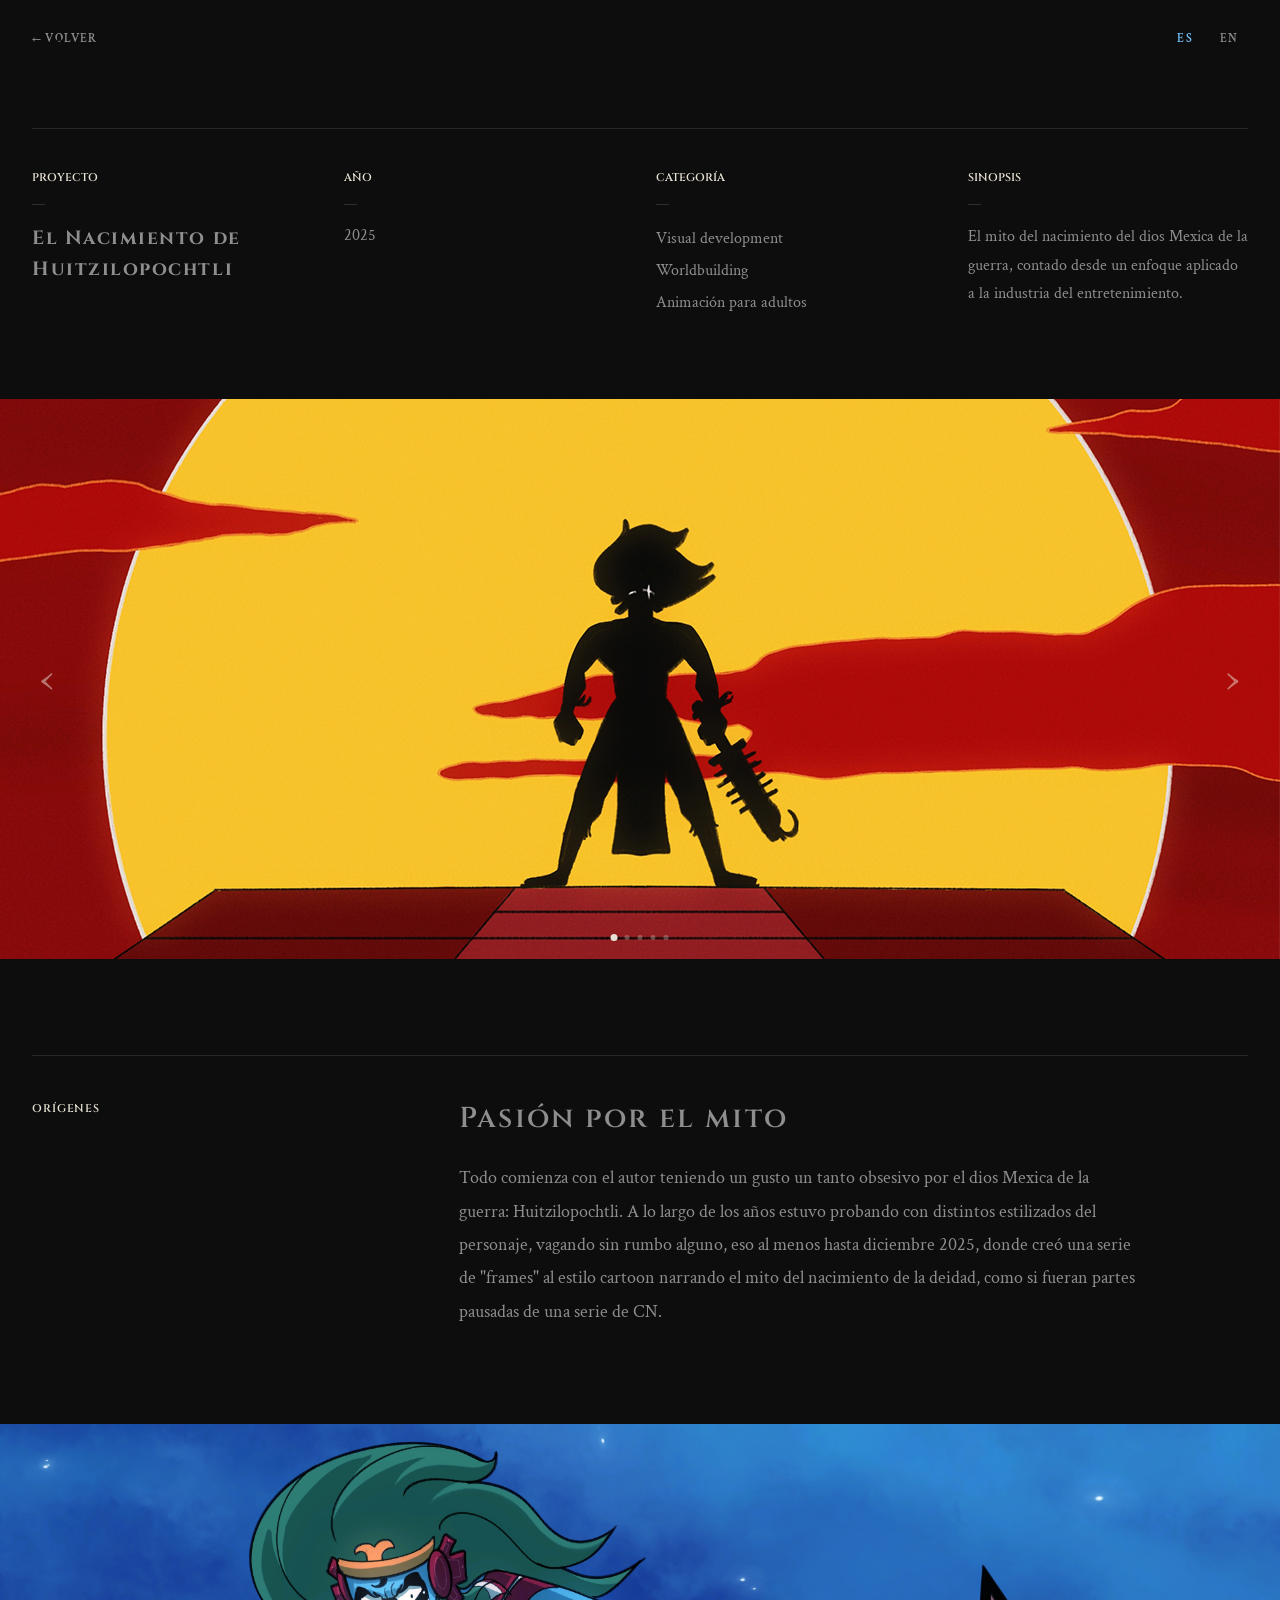
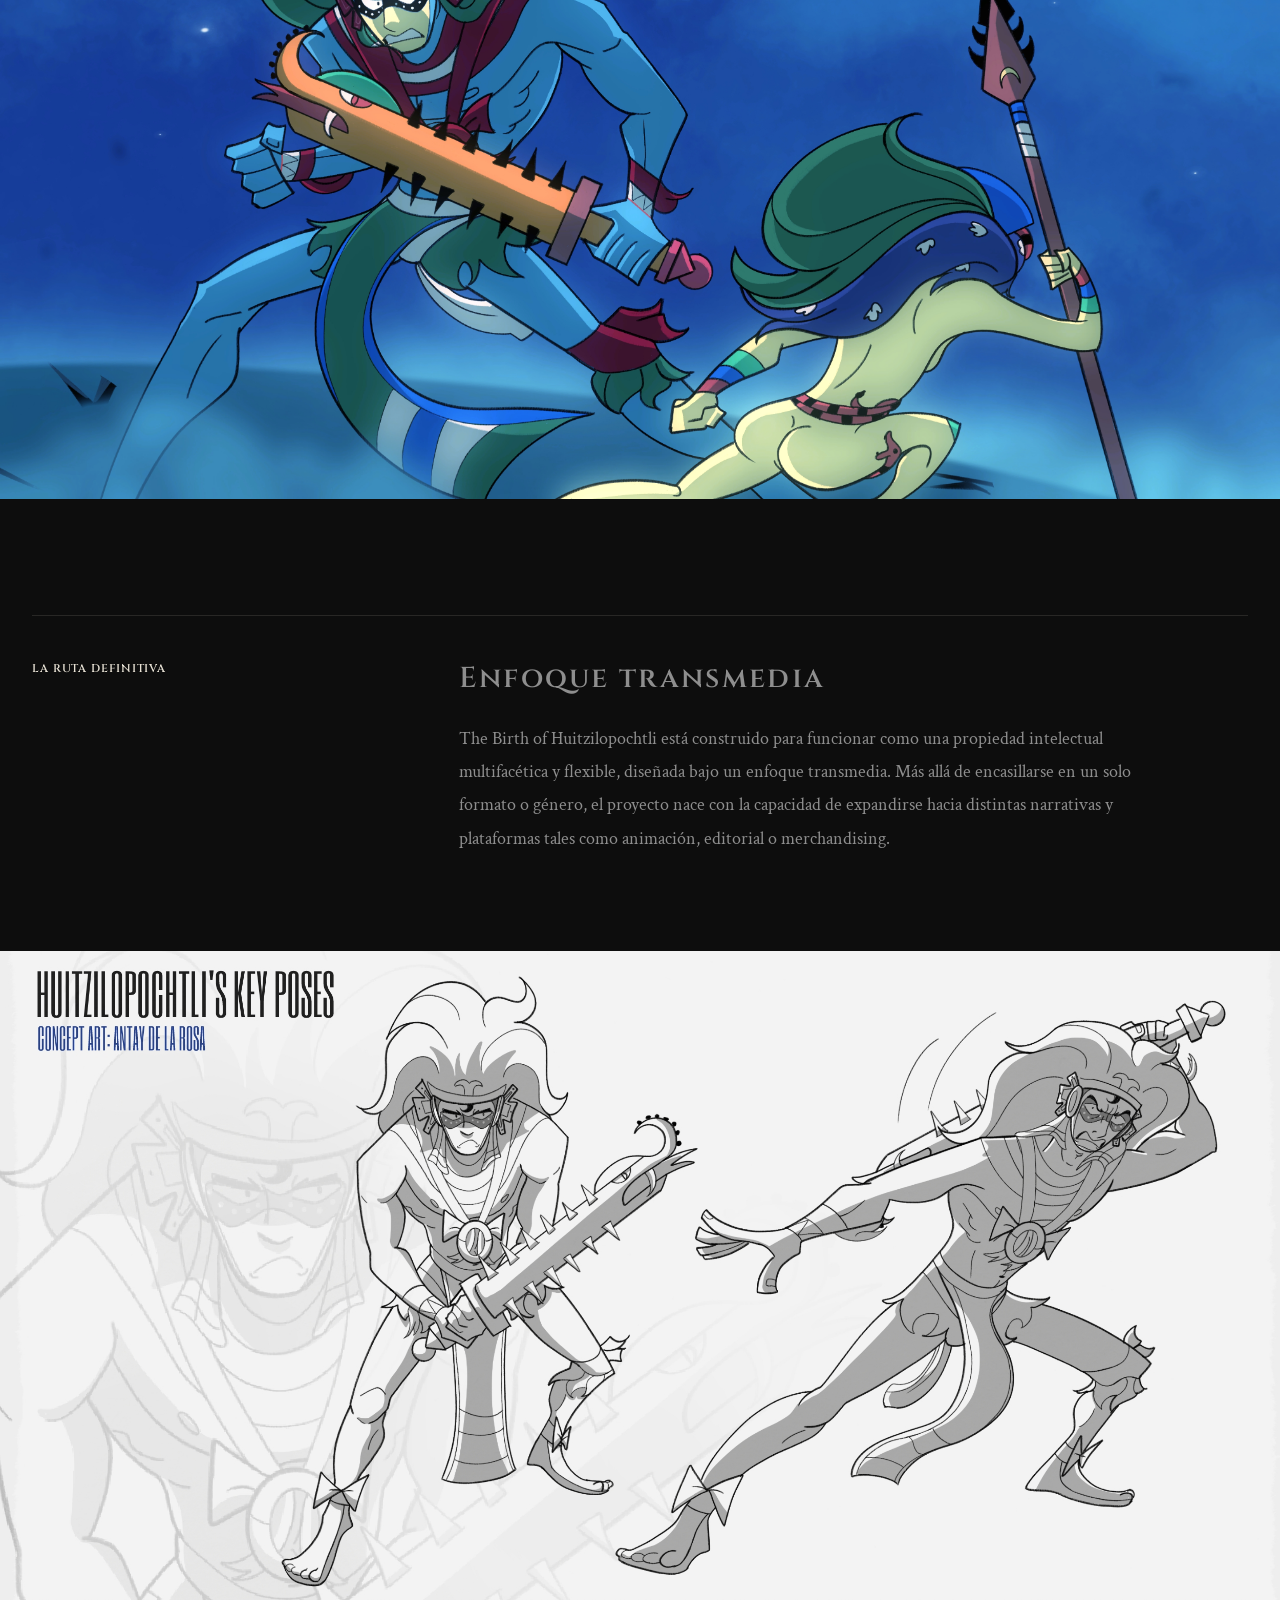
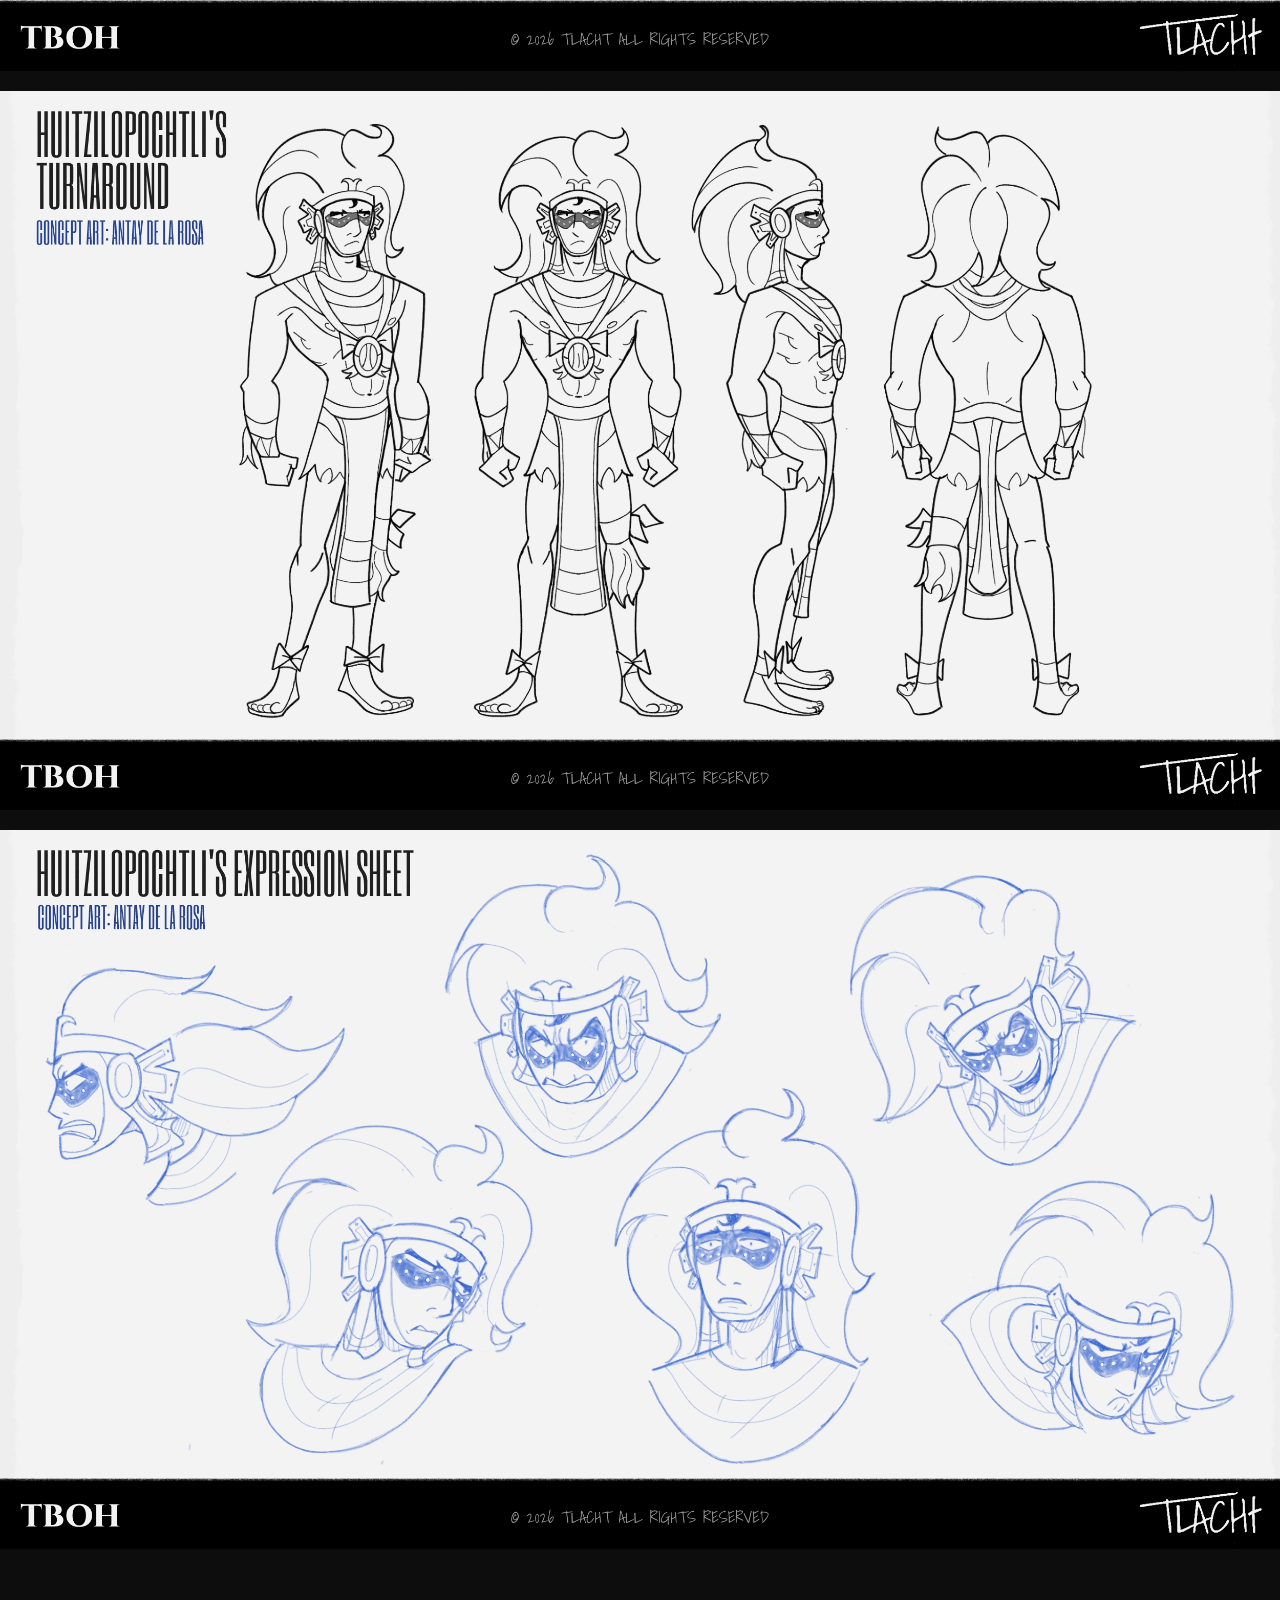
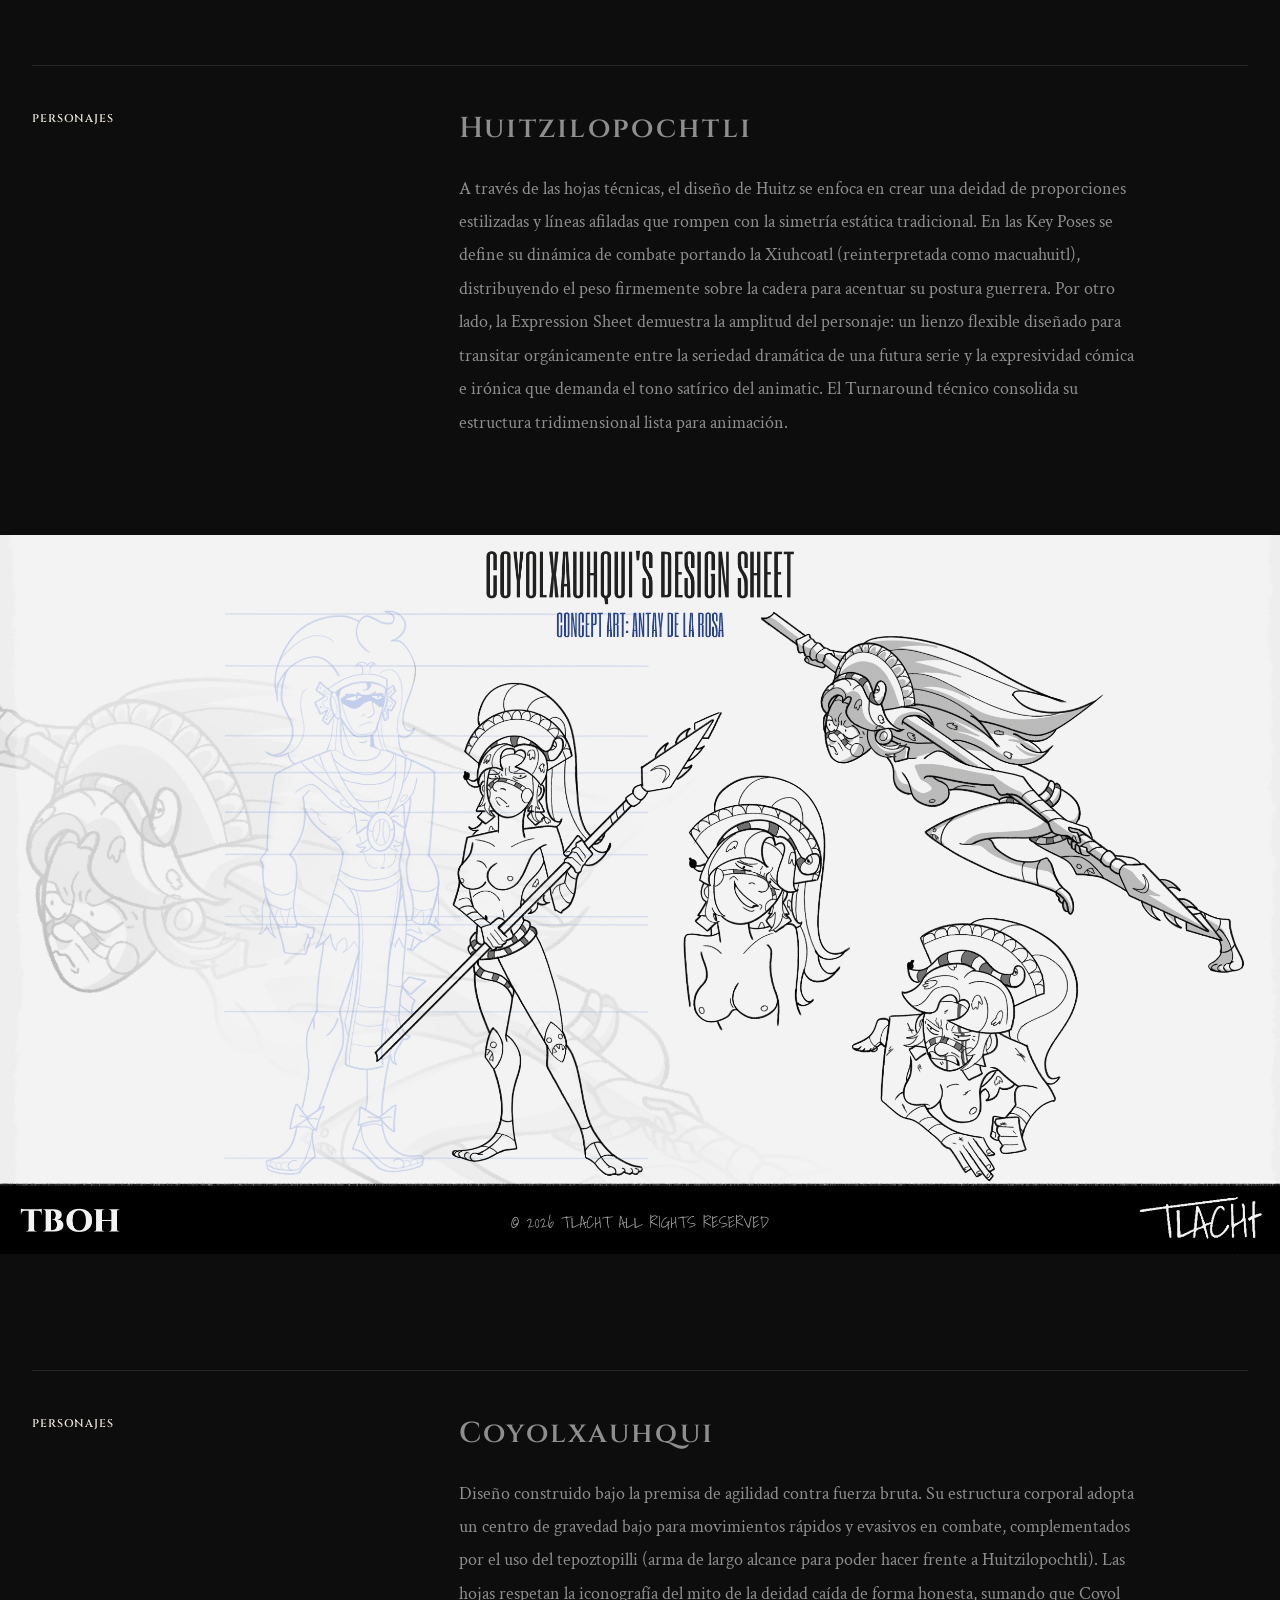
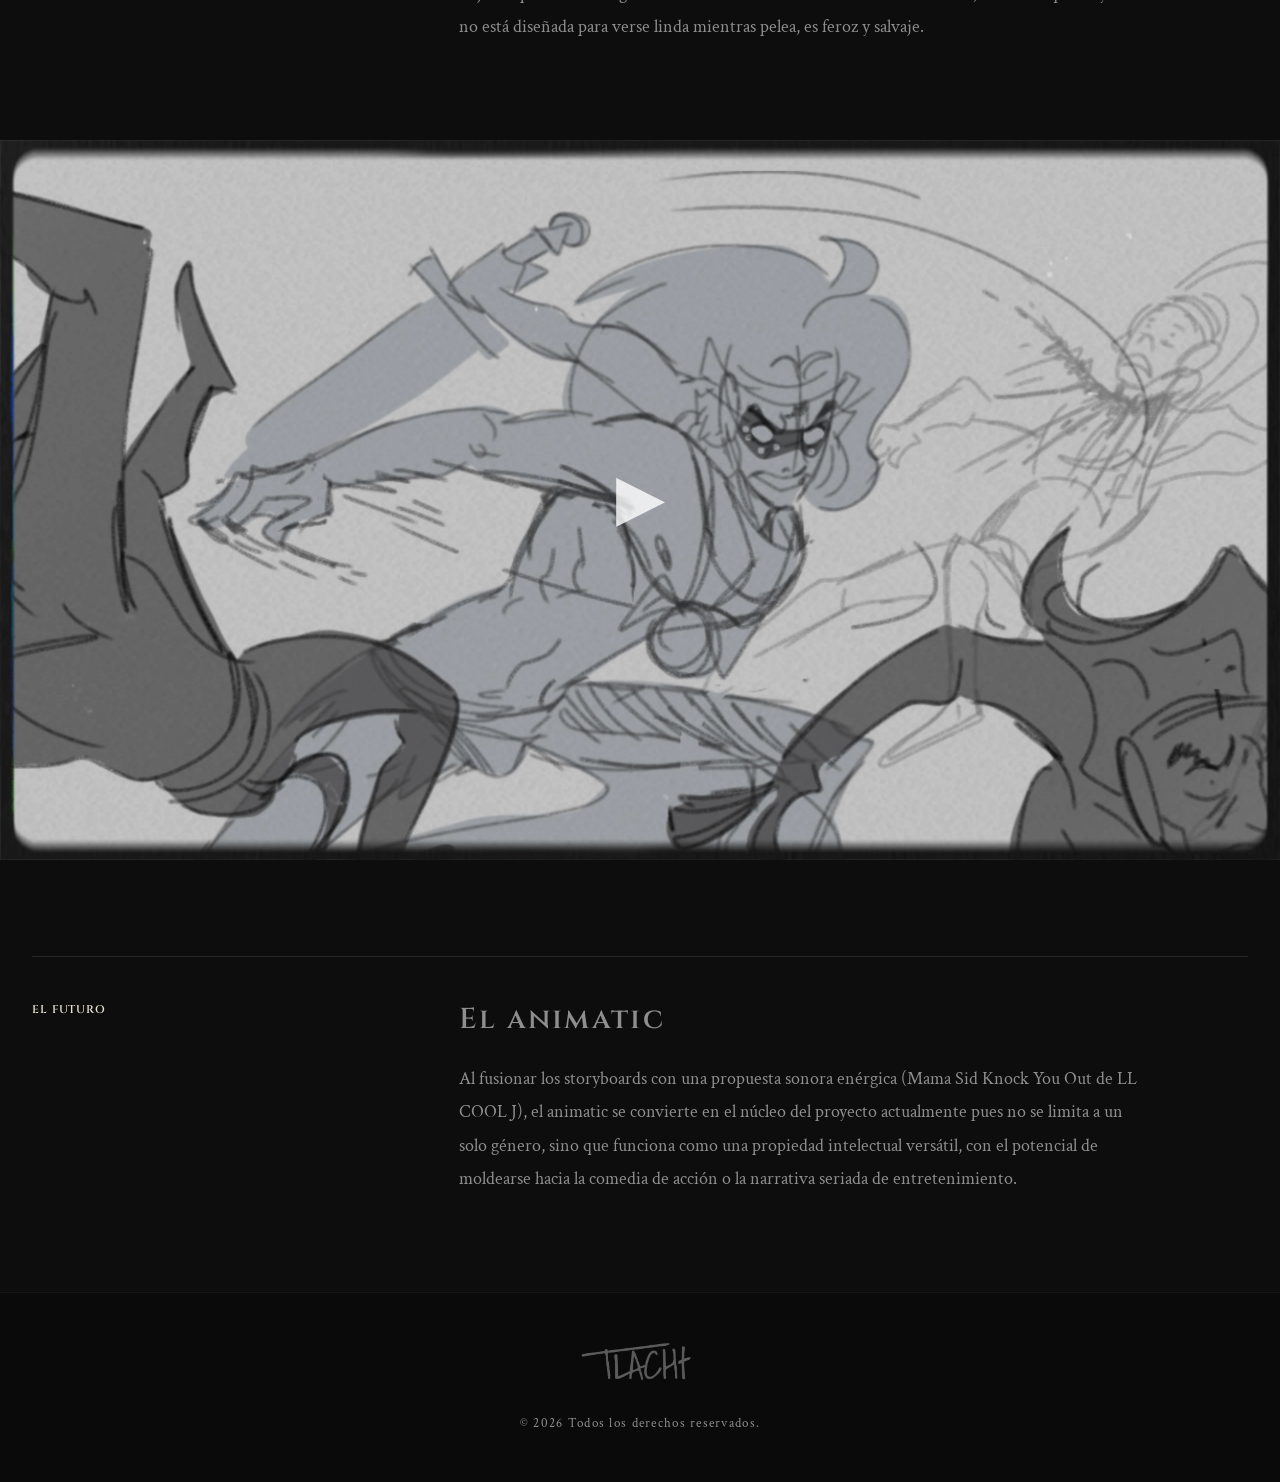
==== commit 5748835b: "Update tboh.html" ====
--- a/tboh.html
+++ b/tboh.html
@@ -193,7 +193,7 @@
 
         <div class="text-block-body">
             <!-- ↓ CAMBIA ESTO: subtítulo destacado -->
-            <h2 class="text-block-subtitle" data-es="Huitzilopochtli" data-en="Huitzilopochtli">Huitzilopchtli</h2>
+            <h2 class="text-block-subtitle" data-es="Huitzilopochtli" data-en="Huitzilopochtli">Huitzilopochtli</h2>
 
             <!-- ↓ CAMBIA ESTO: párrafo descriptivo -->
             <p class="text-block-paragraph"
